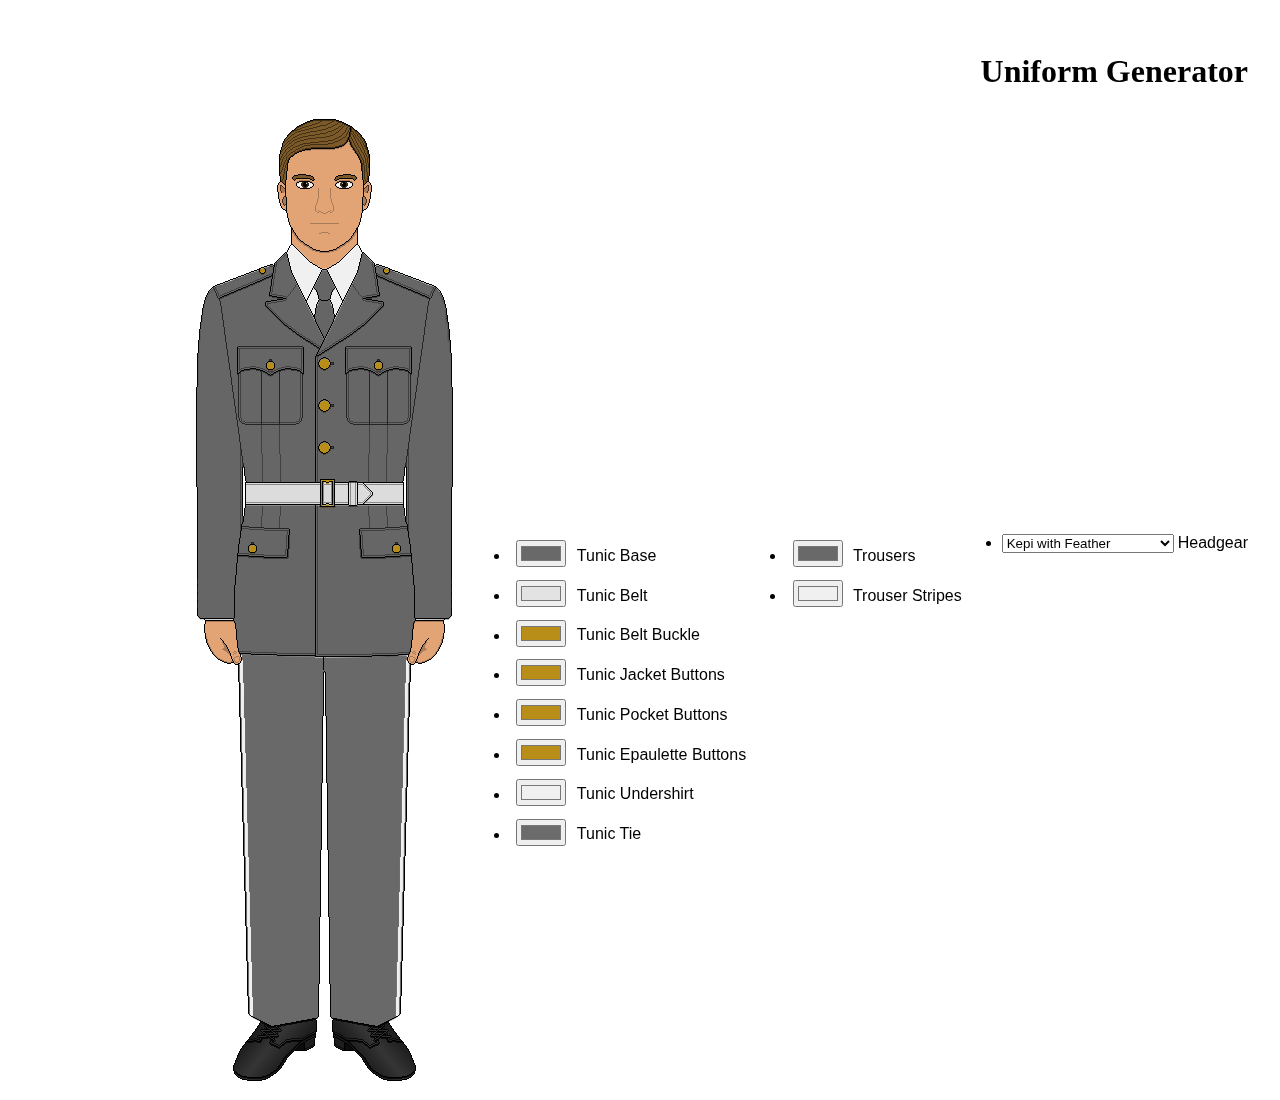
==== public/UniformGenerator/index.html @ a65ba2b7 "sausage rolls" ====
<!DOCTYPE html>
<html lang="en-gb">

<head>
    <title>Uniform Generator</title>

    <link rel="stylesheet" href="https://stackpath.bootstrapcdn.com/bootstrap/4.5.0/css/bootstrap.min.css"
        integrity="sha384-9aIt2nRpC12Uk9gS9baDl411NQApFmC26EwAOH8WgZl5MYYxFfc+NcPb1dKGj7Sk" crossorigin="anonymous">
    <link href="main.css" type="text/css" rel="stylesheet" />
</head>

<body>
    <div>

        <div id="model-container">

            <img id="image-headgear" class="item-headgear" src="img/blank.png" style="z-index: 999;">
            <img id="element-headgear-slot" class="item-headgear" src="img/blank.png" style="z-index: 999;">

            <object type="image/svg+xml" data="img/tops/Type1/tunic_buckle.svg" class="product-svg"
                id="element-tunic-buckle" style="z-index: 100;"></object>
            <object type="image/svg+xml" data="img/tops/Type1/tunic_belt.svg" class="product-svg"
                id="element-tunic-belt" style="z-index: 99;"></object>
            <object type="image/svg+xml" data="img/tops/Type1/tunic_epaulettebuttons.svg" class="product-svg"
                id="element-tunic-epaulettebuttons" style="z-index: 90;"></object>
            <object type="image/svg+xml" data="img/tops/Type1/tunic_jacketbuttons.svg" class="product-svg"
                id="element-tunic-jacketbuttons" style="z-index: 90;"></object>
            <object type="image/svg+xml" data="img/tops/Type1/tunic_pocketbuttons.svg" class="product-svg"
                id="element-tunic-pocketbuttons" style="z-index: 90;"></object>
            <object type="image/svg+xml" data="img/tops/Type1/tunic_tie.svg" class="product-svg" id="element-tunic-tie"
                style="z-index: 81;"></object>
            <object type="image/svg+xml" data="img/tops/Type1/tunic_undershirt.svg" class="product-svg"
                id="element-tunic-undershirt" style="z-index: 80;"></object>
            <object type="image/svg+xml" data="img/tops/Type1/tunic_base.svg" class="product-svg"
                id="element-tunic-base" style="z-index: 10;"></object>

            <object type="image/svg+xml" data="img/trousers/Type1/trousers_stripes.svg" class="product-svg"
                id="element-trousers-stripes" style="z-index: 9;"></object>
            <object type="image/svg+xml" data="img/trousers/Type1/trousers_base.svg" class="product-svg"
                id="element-trousers-base" style="z-index: 8;"></object>

            <img class="background-image" src="img/test_base.png" alt="">
        </div>

        <div class="notes">
            <h1>Uniform Generator</h1>
        </div>

        <div class="options">
            <ul>
                <li>
                    <input type="color" id="colour-tunic-base" name="colour-tunic-base" value="#000">
                    <label for="colour-tunic-base">Tunic Base</label>
                </li>
                <li>
                    <input type="color" id="colour-tunic-belt" name="colour-tunic-belt" value="#000">
                    <label for="colour-tunic-belt">Tunic Belt</label>
                </li>
                <li>
                    <input type="color" id="colour-tunic-buckle" name="colour-tunic-buckle" value="#000">
                    <label for="colour-tunic-buckle">Tunic Belt Buckle</label>
                </li>
                <li>
                    <input type="color" id="colour-tunic-jacketbuttons" name="colour-tunic-jacketbuttons" value="#000">
                    <label for="colour-tunic-jacketbuttons">Tunic Jacket Buttons</label>
                </li>
                <li>
                    <input type="color" id="colour-tunic-pocketbuttons" name="colour-tunic-pocketbuttons" value="#000">
                    <label for="colour-tunic-pocketbuttons">Tunic Pocket Buttons</label>
                </li>
                <li>
                    <input type="color" id="colour-tunic-epaulettebuttons" name="colour-tunic-epaulettebuttons"
                        value="#000">
                    <label for="colour-tunic-epaulettebuttons">Tunic Epaulette Buttons</label>
                </li>
                <li>
                    <input type="color" id="colour-tunic-undershirt" name="colour-tunic-undershirt" value="#000">
                    <label for="colour-tunic-undershirt">Tunic Undershirt</label>
                </li>
                <li>
                    <input type="color" id="colour-tunic-tie" name="colour-tunic-tie" value="#000">
                    <label for="colour-tunic-tie">Tunic Tie</label>
                </li>
            </ul>
            <ul>
                <li>
                    <input type="color" id="colour-trousers-base" name="colour-trousers-base" value="#000">
                    <label for="colour-trousers-base">Trousers</label>
                </li>
                <li>
                    <input type="color" id="colour-trousers-stripes" name="colour-trousers-stripes" value="#000">
                    <label for="colour-trousers-stripes">Trouser Stripes</label>
                </li>
            </ul>
            <ul>
                <li>
                    <select id="select-headgear" name="select-headgear">
                        <option value="none" default>Kepi with Feather</option>
                        <option value="none" default>Pith Helmet</option>
                        <option value="none" default>Visor / Saddle / Crestless</option>
                        <option value="none" default>Visor / Saddle / Crested</option>
                    </select>
                    <label for="select-headgear">Headgear</label>
                </li>


                <!--<li>
                    <input type="color" id="colour-headgear-base" name="colour-headgear-base" value="#000">
                    <label for="colour-headgear-base">Headgear Base</label>
                </li>
                <li>
                    <input type="color" id="colour-headgear-accent" name="colour-headgear-accent" value="#000">
                    <label for="colour-headgear-accent">Headgear Band/Accent</label>
                </li>
                <li>
                    <input type="color" id="colour-headgear-braid" name="colour-headgear-braid" value="#000">
                    <label for="colour-headgear-braid">Headgear Braid</label>
                </li>
                <li>
                    <input type="color" id="colour-headgear-lining" name="colour-headgear-lining" value="#000">
                    <label for="colour-headgear-lining">Headgear Visor/Lining</label>
                </li>-->
            </ul>
        </div>

    </div>

    <script src="https://code.jquery.com/jquery-3.5.1.min.js" integrity="sha384-DfXdz2htPH0lsSSs5nCTpuj/zy4C+OGpamoFVy38MVBnE+IbbVYUew+OrCXaRkfj" crossorigin="anonymous"></script>
    <script src="https://cdn.jsdelivr.net/npm/popper.js@1.16.0/dist/umd/popper.min.js" integrity="sha384-Q6E9RHvbIyZFJoft+2mJbHaEWldlvI9IOYy5n3zV9zzTtmI3UksdQRVvoxMfooAo" crossorigin="anonymous"></script>
    <script src="https://stackpath.bootstrapcdn.com/bootstrap/4.5.0/js/bootstrap.min.js" integrity="sha384-OgVRvuATP1z7JjHLkuOU7Xw704+h835Lr+6QL9UvYjZE3Ipu6Tp75j7Bh/kR0JKI" crossorigin="anonymous"></script>

    <script src="js/UniformGenny.js"></script>
    <script src="js/UniformLoader.js"></script>

    <script>
        window.onload = function () {
            //UniformLoader();
            UniformGenerator();
        }
    </script>
</body>

</html>
---- public/UniformGenerator/main.css ----
body,
html {
  margin: 0;
  padding: 0;
  height: 100%;
  width: 100%;
}

*,
*:before,
*:after {
  box-sizing: border-box;
}

#model-container {
  height: 1100px;
  width: 650px;

}

.product-svg {
  position: absolute;
  height: 1100px;
  width: 650px;
  /*z-index: 5;*/
  background-size: 100%;
  background-repeat: no-repeat;
  background-position: 50%;
  mix-blend-mode: multiply;
}

.item-headgear {
  position: absolute;
  height: 1100px;
  width: 650px;
  z-index: 999;
}

.background-image {
  position: absolute;
  top: 0;
  left: 0;
  width: 650px;
  height: 1100px;
  z-index: 1;
}

.options {
  display: flex;
  position: fixed;
  bottom: 2em;
  right: 2em;
  z-index: 3;
}

.notes {
  display: flex;
  position: fixed;
  top: 2em;
  right: 2em;
  z-index: 3;
}

.color {
  height: 36px;
  width: 36px;
  margin-left: 0.5em;
  border-radius: 18px;
  box-shadow: 0px 4px 10px rgba(0,0,0,0.3);
  border: 2px solid #aaa;
  cursor: pointer;
}


p,
label {
    font: 1rem 'Fira Sans', sans-serif;
}

input {
    margin: .4rem;
}
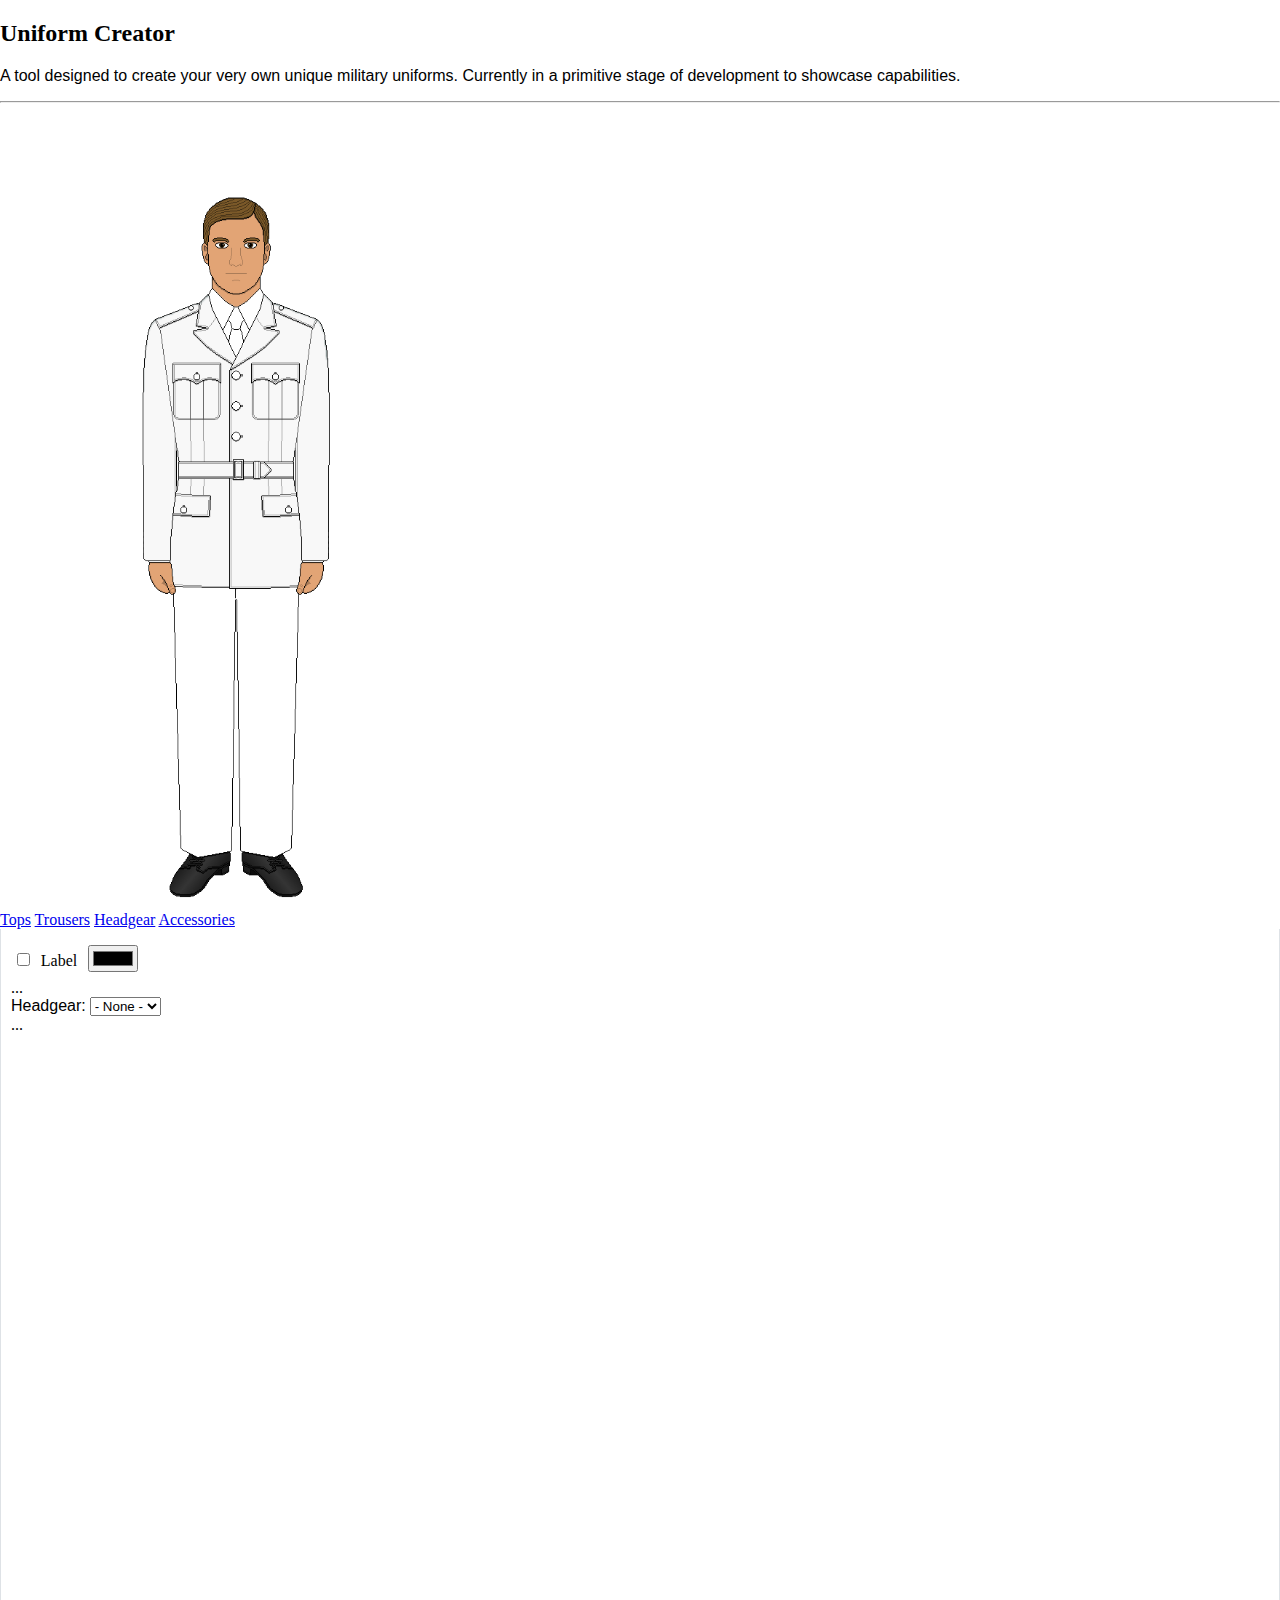
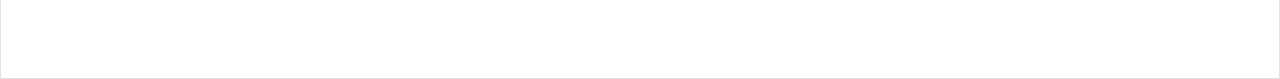
==== commit 2837fabc: "Setup first dynamically loaded item (visor)" ====
--- a/public/UniformGenerator/index.html
+++ b/public/UniformGenerator/index.html
@@ -10,12 +10,87 @@
 </head>
 
 <body>
-    <div>
+
+    <div class="container-fluid">
+        <div class="row">
+            <div class="col">
+                <h2>Uniform Creator</h2>
+                <p>A tool designed to create your very own unique military uniforms. Currently in a primitive stage of
+                    development to showcase capabilities.</p>
+            </div>
+        </div>
+        <hr>
+        <div class="row">
+            <!-- Model container col -->
+            <div class="col">
+                <div id="model-container">
+                    <div id="elements-container">
+
+                        <!-- Test Tunic Base -->
+                        <!--<object type="image/svg+xml" data="img/tops/Type1/tunic_base.svg" class="product-svg"
+                            id="element-tunic-base" style="z-index: 10;"></object>-->
+                    </div>
+
+                    <img class="background-image" src="img/test_base.png" alt="">
+                </div>
+            </div>
+
+            <!-- Options interface col -->
+            <div class="col">
+                <nav>
+                    <div class="nav nav-tabs" id="category-nav" role="tablist">
+                        <a class="nav-item nav-link active" id="nav-element-tops-tab" data-toggle="tab"
+                            href="#nav-element-tops" role="tab" aria-controls="nav-element-tops"
+                            aria-selected="true">Tops</a>
+                        <a class="nav-item nav-link" id="nav-element-trousers-tab" data-toggle="tab"
+                            href="#nav-element-trousers" role="tab" aria-controls="nav-element-trousers"
+                            aria-selected="false">Trousers</a>
+                        <a class="nav-item nav-link" id="nav-element-Headgear-tab" data-toggle="tab"
+                            href="#nav-element-Headgear" role="tab" aria-controls="nav-element-Headgear"
+                            aria-selected="false">Headgear</a>
+                        <a class="nav-item nav-link" id="nav-element-accessories-tab" data-toggle="tab"
+                            href="#nav-element-accessories" role="tab" aria-controls="nav-element-accessories"
+                            aria-selected="false">Accessories</a>
+                    </div>
+                </nav>
+                <div class="tab-content" id="category-nav-content">
+                    <div class="tab-pane fade show active" id="nav-element-tops" role="tabpanel"
+                        aria-labelledby="nav-element-tops-tab">
+                        
+                        <input type="checkbox"> Label <input type="color">
+
+                    </div>
+                    <div class="tab-pane fade" id="nav-element-trousers" role="tabpanel"
+                        aria-labelledby="nav-element-trousers-tab">
+                        ...
+                    </div>
+                    <div class="tab-pane fade" id="nav-element-Headgear" role="tabpanel"
+                        aria-labelledby="nav-element-Headgear-tab">
+
+                        <label for="Headgear-select">Headgear:</label>
+                        <select name="Headgear-select" id="Headgear-select">
+                            <option value="none" selected>- None -</option>
+                        </select>
+                        <div id="Headgear-options"></div>
+
+                    </div>
+                    <div class="tab-pane fade" id="nav-element-accessories" role="tabpanel"
+                        aria-labelledby="nav-element-accessories-tab">
+                        ...
+                    </div>
+                </div>
+            </div>
+        </div>
+
+    </div>
+
+    <!--<div>
+
 
         <div id="model-container">
 
-            <img id="image-headgear" class="item-headgear" src="img/blank.png" style="z-index: 999;">
-            <img id="element-headgear-slot" class="item-headgear" src="img/blank.png" style="z-index: 999;">
+            <img id="image-Headgear" class="item-Headgear" src="img/blank.png" style="z-index: 999;">
+            <img id="element-Headgear-slot" class="item-Headgear" src="img/blank.png" style="z-index: 999;">
 
             <object type="image/svg+xml" data="img/tops/Type1/tunic_buckle.svg" class="product-svg"
                 id="element-tunic-buckle" style="z-index: 100;"></object>
@@ -94,48 +169,55 @@
             </ul>
             <ul>
                 <li>
-                    <select id="select-headgear" name="select-headgear">
+                    <select id="select-Headgear" name="select-Headgear">
                         <option value="none" default>Kepi with Feather</option>
                         <option value="none" default>Pith Helmet</option>
                         <option value="none" default>Visor / Saddle / Crestless</option>
                         <option value="none" default>Visor / Saddle / Crested</option>
                     </select>
-                    <label for="select-headgear">Headgear</label>
-                </li>
-
-
-                <!--<li>
-                    <input type="color" id="colour-headgear-base" name="colour-headgear-base" value="#000">
-                    <label for="colour-headgear-base">Headgear Base</label>
-                </li>
-                <li>
-                    <input type="color" id="colour-headgear-accent" name="colour-headgear-accent" value="#000">
-                    <label for="colour-headgear-accent">Headgear Band/Accent</label>
-                </li>
-                <li>
-                    <input type="color" id="colour-headgear-braid" name="colour-headgear-braid" value="#000">
-                    <label for="colour-headgear-braid">Headgear Braid</label>
-                </li>
-                <li>
-                    <input type="color" id="colour-headgear-lining" name="colour-headgear-lining" value="#000">
-                    <label for="colour-headgear-lining">Headgear Visor/Lining</label>
-                </li>-->
+                    <label for="select-Headgear">Headgear</label>
+                </li>
+
+
+                <li>
+                    <input type="color" id="colour-Headgear-base" name="colour-Headgear-base" value="#000">
+                    <label for="colour-Headgear-base">Headgear Base</label>
+                </li>
+                <li>
+                    <input type="color" id="colour-Headgear-accent" name="colour-Headgear-accent" value="#000">
+                    <label for="colour-Headgear-accent">Headgear Band/Accent</label>
+                </li>
+                <li>
+                    <input type="color" id="colour-Headgear-braid" name="colour-Headgear-braid" value="#000">
+                    <label for="colour-Headgear-braid">Headgear Braid</label>
+                </li>
+                <li>
+                    <input type="color" id="colour-Headgear-lining" name="colour-Headgear-lining" value="#000">
+                    <label for="colour-Headgear-lining">Headgear Visor/Lining</label>
+                </li>
             </ul>
         </div>
 
-    </div>
-
-    <script src="https://code.jquery.com/jquery-3.5.1.min.js" integrity="sha384-DfXdz2htPH0lsSSs5nCTpuj/zy4C+OGpamoFVy38MVBnE+IbbVYUew+OrCXaRkfj" crossorigin="anonymous"></script>
-    <script src="https://cdn.jsdelivr.net/npm/popper.js@1.16.0/dist/umd/popper.min.js" integrity="sha384-Q6E9RHvbIyZFJoft+2mJbHaEWldlvI9IOYy5n3zV9zzTtmI3UksdQRVvoxMfooAo" crossorigin="anonymous"></script>
-    <script src="https://stackpath.bootstrapcdn.com/bootstrap/4.5.0/js/bootstrap.min.js" integrity="sha384-OgVRvuATP1z7JjHLkuOU7Xw704+h835Lr+6QL9UvYjZE3Ipu6Tp75j7Bh/kR0JKI" crossorigin="anonymous"></script>
-
-    <script src="js/UniformGenny.js"></script>
-    <script src="js/UniformLoader.js"></script>
+    </div>-->
+
+    <script src="https://code.jquery.com/jquery-3.5.1.min.js"
+        integrity="sha256-9/aliU8dGd2tb6OSsuzixeV4y/faTqgFtohetphbbj0=" crossorigin="anonymous"></script>
+    <script src="https://cdn.jsdelivr.net/npm/popper.js@1.16.0/dist/umd/popper.min.js"
+        integrity="sha384-Q6E9RHvbIyZFJoft+2mJbHaEWldlvI9IOYy5n3zV9zzTtmI3UksdQRVvoxMfooAo"
+        crossorigin="anonymous"></script>
+    <script src="https://stackpath.bootstrapcdn.com/bootstrap/4.5.0/js/bootstrap.min.js"
+        integrity="sha384-OgVRvuATP1z7JjHLkuOU7Xw704+h835Lr+6QL9UvYjZE3Ipu6Tp75j7Bh/kR0JKI"
+        crossorigin="anonymous"></script>
+
+    <!--<script src="js/UniformGenny.js"></script>
+    <script src="js/UniformLoader.js"></script>-->
+
+    <script src="js/ElementLoader.js"></script>
 
     <script>
         window.onload = function () {
-            //UniformLoader();
-            UniformGenerator();
+            // Loads the content from the various json files into memory
+            loadElements();
         }
     </script>
 </body>
--- a/public/UniformGenerator/main.css
+++ b/public/UniformGenerator/main.css
@@ -13,15 +13,15 @@
 }
 
 #model-container {
-  height: 1100px;
-  width: 650px;
+  height: 800px;
+  width: auto;
 
 }
 
-.product-svg {
+.element-svg {
   position: absolute;
-  height: 1100px;
-  width: 650px;
+  height: 800px;
+  width: auto;
   /*z-index: 5;*/
   background-size: 100%;
   background-repeat: no-repeat;
@@ -29,20 +29,26 @@
   mix-blend-mode: multiply;
 }
 
-.item-headgear {
+.item-Headgear {
   position: absolute;
-  height: 1100px;
-  width: 650px;
+  height: 800px;
+  width: auto;
   z-index: 999;
 }
 
 .background-image {
   position: absolute;
-  top: 0;
-  left: 0;
-  width: 650px;
-  height: 1100px;
+  /*top: 0;
+  left: 0;*/
+  height: 800px;
+  width: auto;
   z-index: 1;
+}
+
+.element-base-image {
+  position: absolute;
+  height: 800px;
+  width: auto;
 }
 
 .options {
@@ -79,4 +85,14 @@
 
 input {
     margin: .4rem;
+}
+
+#category-nav-content {
+  border-left: 1px solid #dee2e6;
+  border-right: 1px solid #dee2e6;
+  border-bottom: 1px solid #dee2e6;
+
+  height: 750px;
+  overflow: auto;
+  padding: 10px;
 }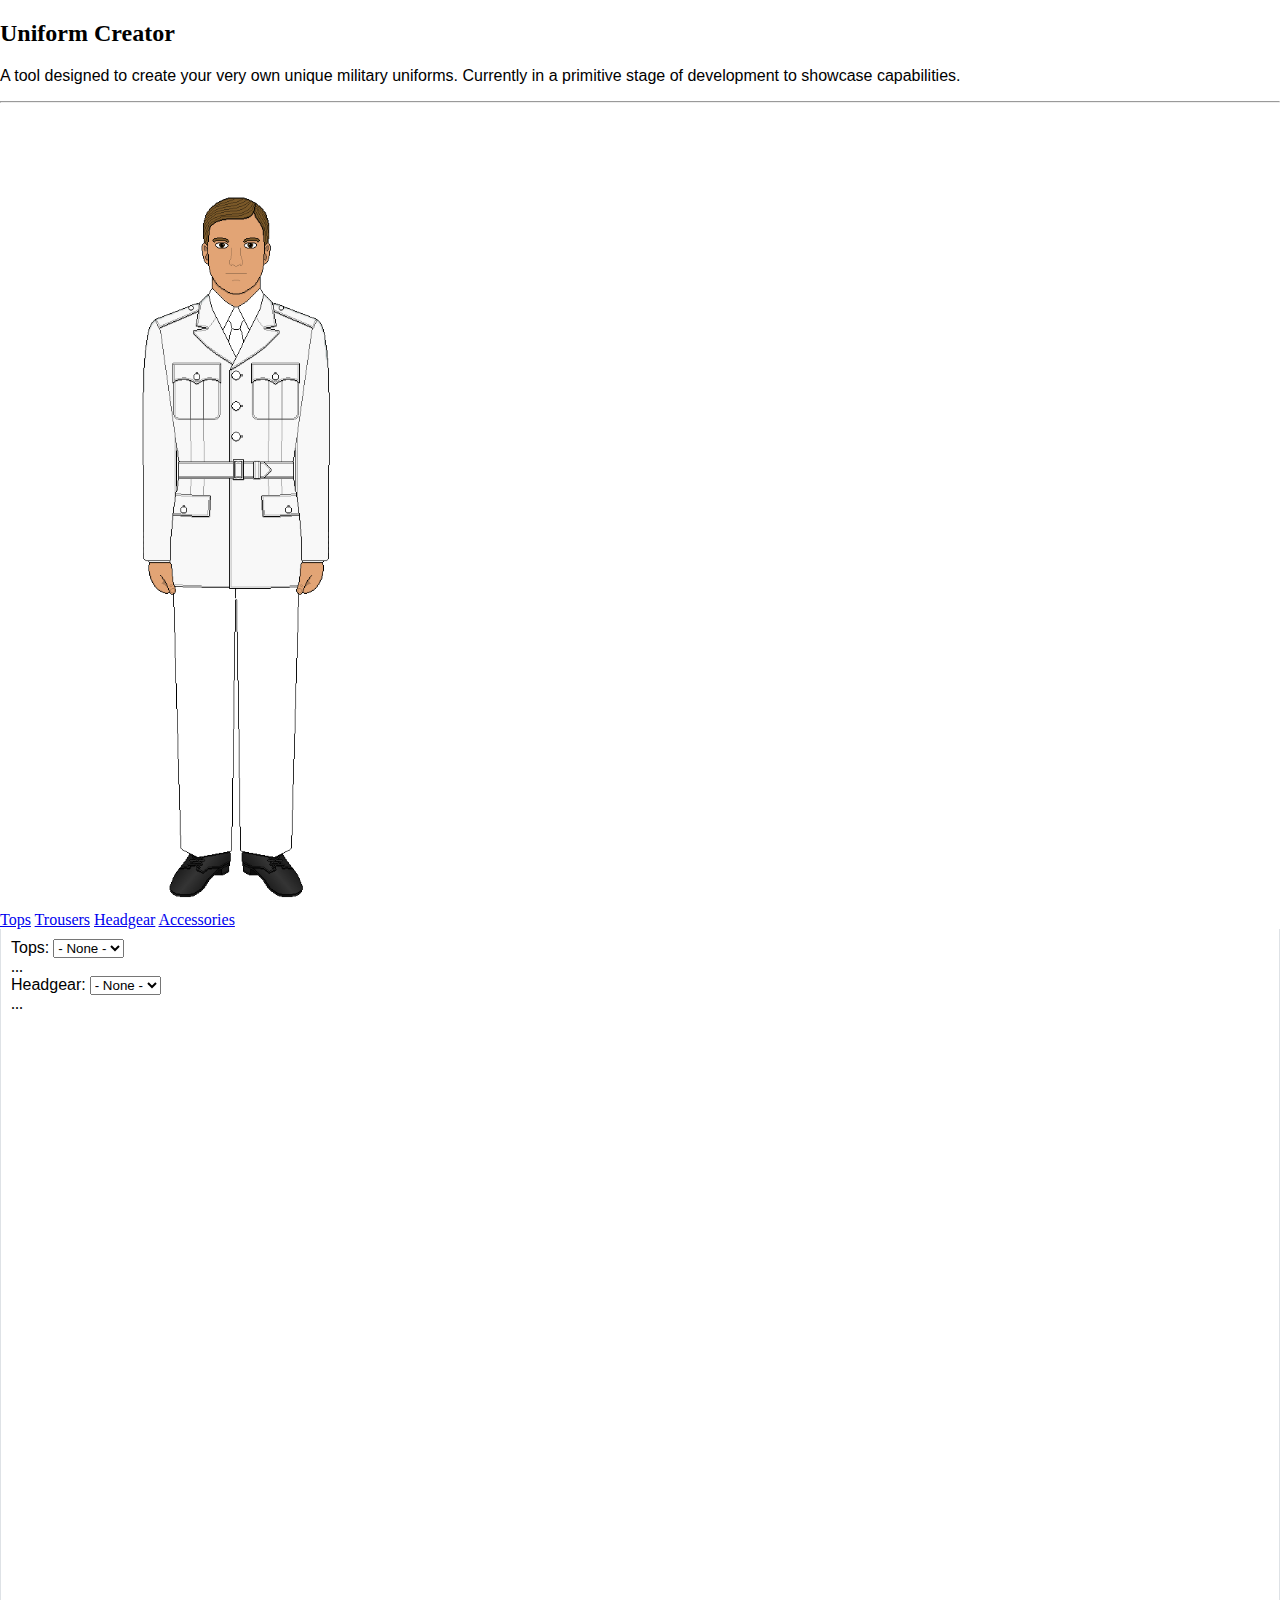
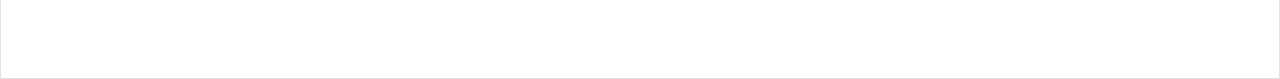
==== commit 8234bc76: "New format, hell yeah" ====
--- a/public/UniformGenerator/index.html
+++ b/public/UniformGenerator/index.html
@@ -20,7 +20,7 @@
             </div>
         </div>
         <hr>
-        <div class="row">
+        <div class="row" id="creator-contents">
             <!-- Model container col -->
             <div class="col">
                 <div id="model-container">
@@ -56,8 +56,12 @@
                 <div class="tab-content" id="category-nav-content">
                     <div class="tab-pane fade show active" id="nav-element-tops" role="tabpanel"
                         aria-labelledby="nav-element-tops-tab">
-                        
-                        <input type="checkbox"> Label <input type="color">
+
+                        <label for="Tops-select">Tops:</label>
+                        <select name="Tops-select" id="Tops-select" onfocus="this.oldvalue = this.value;">
+                            <option value="none" selected>- None -</option>
+                        </select>
+                        <div id="Tops-options"></div>
 
                     </div>
                     <div class="tab-pane fade" id="nav-element-trousers" role="tabpanel"
@@ -68,7 +72,7 @@
                         aria-labelledby="nav-element-Headgear-tab">
 
                         <label for="Headgear-select">Headgear:</label>
-                        <select name="Headgear-select" id="Headgear-select">
+                        <select name="Headgear-select" id="Headgear-select" onfocus="this.oldvalue = this.value;">
                             <option value="none" selected>- None -</option>
                         </select>
                         <div id="Headgear-options"></div>
@@ -84,122 +88,6 @@
 
     </div>
 
-    <!--<div>
-
-
-        <div id="model-container">
-
-            <img id="image-Headgear" class="item-Headgear" src="img/blank.png" style="z-index: 999;">
-            <img id="element-Headgear-slot" class="item-Headgear" src="img/blank.png" style="z-index: 999;">
-
-            <object type="image/svg+xml" data="img/tops/Type1/tunic_buckle.svg" class="product-svg"
-                id="element-tunic-buckle" style="z-index: 100;"></object>
-            <object type="image/svg+xml" data="img/tops/Type1/tunic_belt.svg" class="product-svg"
-                id="element-tunic-belt" style="z-index: 99;"></object>
-            <object type="image/svg+xml" data="img/tops/Type1/tunic_epaulettebuttons.svg" class="product-svg"
-                id="element-tunic-epaulettebuttons" style="z-index: 90;"></object>
-            <object type="image/svg+xml" data="img/tops/Type1/tunic_jacketbuttons.svg" class="product-svg"
-                id="element-tunic-jacketbuttons" style="z-index: 90;"></object>
-            <object type="image/svg+xml" data="img/tops/Type1/tunic_pocketbuttons.svg" class="product-svg"
-                id="element-tunic-pocketbuttons" style="z-index: 90;"></object>
-            <object type="image/svg+xml" data="img/tops/Type1/tunic_tie.svg" class="product-svg" id="element-tunic-tie"
-                style="z-index: 81;"></object>
-            <object type="image/svg+xml" data="img/tops/Type1/tunic_undershirt.svg" class="product-svg"
-                id="element-tunic-undershirt" style="z-index: 80;"></object>
-            <object type="image/svg+xml" data="img/tops/Type1/tunic_base.svg" class="product-svg"
-                id="element-tunic-base" style="z-index: 10;"></object>
-
-            <object type="image/svg+xml" data="img/trousers/Type1/trousers_stripes.svg" class="product-svg"
-                id="element-trousers-stripes" style="z-index: 9;"></object>
-            <object type="image/svg+xml" data="img/trousers/Type1/trousers_base.svg" class="product-svg"
-                id="element-trousers-base" style="z-index: 8;"></object>
-
-            <img class="background-image" src="img/test_base.png" alt="">
-        </div>
-
-        <div class="notes">
-            <h1>Uniform Generator</h1>
-        </div>
-
-        <div class="options">
-            <ul>
-                <li>
-                    <input type="color" id="colour-tunic-base" name="colour-tunic-base" value="#000">
-                    <label for="colour-tunic-base">Tunic Base</label>
-                </li>
-                <li>
-                    <input type="color" id="colour-tunic-belt" name="colour-tunic-belt" value="#000">
-                    <label for="colour-tunic-belt">Tunic Belt</label>
-                </li>
-                <li>
-                    <input type="color" id="colour-tunic-buckle" name="colour-tunic-buckle" value="#000">
-                    <label for="colour-tunic-buckle">Tunic Belt Buckle</label>
-                </li>
-                <li>
-                    <input type="color" id="colour-tunic-jacketbuttons" name="colour-tunic-jacketbuttons" value="#000">
-                    <label for="colour-tunic-jacketbuttons">Tunic Jacket Buttons</label>
-                </li>
-                <li>
-                    <input type="color" id="colour-tunic-pocketbuttons" name="colour-tunic-pocketbuttons" value="#000">
-                    <label for="colour-tunic-pocketbuttons">Tunic Pocket Buttons</label>
-                </li>
-                <li>
-                    <input type="color" id="colour-tunic-epaulettebuttons" name="colour-tunic-epaulettebuttons"
-                        value="#000">
-                    <label for="colour-tunic-epaulettebuttons">Tunic Epaulette Buttons</label>
-                </li>
-                <li>
-                    <input type="color" id="colour-tunic-undershirt" name="colour-tunic-undershirt" value="#000">
-                    <label for="colour-tunic-undershirt">Tunic Undershirt</label>
-                </li>
-                <li>
-                    <input type="color" id="colour-tunic-tie" name="colour-tunic-tie" value="#000">
-                    <label for="colour-tunic-tie">Tunic Tie</label>
-                </li>
-            </ul>
-            <ul>
-                <li>
-                    <input type="color" id="colour-trousers-base" name="colour-trousers-base" value="#000">
-                    <label for="colour-trousers-base">Trousers</label>
-                </li>
-                <li>
-                    <input type="color" id="colour-trousers-stripes" name="colour-trousers-stripes" value="#000">
-                    <label for="colour-trousers-stripes">Trouser Stripes</label>
-                </li>
-            </ul>
-            <ul>
-                <li>
-                    <select id="select-Headgear" name="select-Headgear">
-                        <option value="none" default>Kepi with Feather</option>
-                        <option value="none" default>Pith Helmet</option>
-                        <option value="none" default>Visor / Saddle / Crestless</option>
-                        <option value="none" default>Visor / Saddle / Crested</option>
-                    </select>
-                    <label for="select-Headgear">Headgear</label>
-                </li>
-
-
-                <li>
-                    <input type="color" id="colour-Headgear-base" name="colour-Headgear-base" value="#000">
-                    <label for="colour-Headgear-base">Headgear Base</label>
-                </li>
-                <li>
-                    <input type="color" id="colour-Headgear-accent" name="colour-Headgear-accent" value="#000">
-                    <label for="colour-Headgear-accent">Headgear Band/Accent</label>
-                </li>
-                <li>
-                    <input type="color" id="colour-Headgear-braid" name="colour-Headgear-braid" value="#000">
-                    <label for="colour-Headgear-braid">Headgear Braid</label>
-                </li>
-                <li>
-                    <input type="color" id="colour-Headgear-lining" name="colour-Headgear-lining" value="#000">
-                    <label for="colour-Headgear-lining">Headgear Visor/Lining</label>
-                </li>
-            </ul>
-        </div>
-
-    </div>-->
-
     <script src="https://code.jquery.com/jquery-3.5.1.min.js"
         integrity="sha256-9/aliU8dGd2tb6OSsuzixeV4y/faTqgFtohetphbbj0=" crossorigin="anonymous"></script>
     <script src="https://cdn.jsdelivr.net/npm/popper.js@1.16.0/dist/umd/popper.min.js"
@@ -209,15 +97,16 @@
         integrity="sha384-OgVRvuATP1z7JjHLkuOU7Xw704+h835Lr+6QL9UvYjZE3Ipu6Tp75j7Bh/kR0JKI"
         crossorigin="anonymous"></script>
 
-    <!--<script src="js/UniformGenny.js"></script>
-    <script src="js/UniformLoader.js"></script>-->
-
     <script src="js/ElementLoader.js"></script>
 
     <script>
         window.onload = function () {
             // Loads the content from the various json files into memory
             loadElements();
+
+            setTimeout(function() {
+                sortSelect(document.getElementById('Headgear-select'));
+            }, 300);
         }
     </script>
 </body>
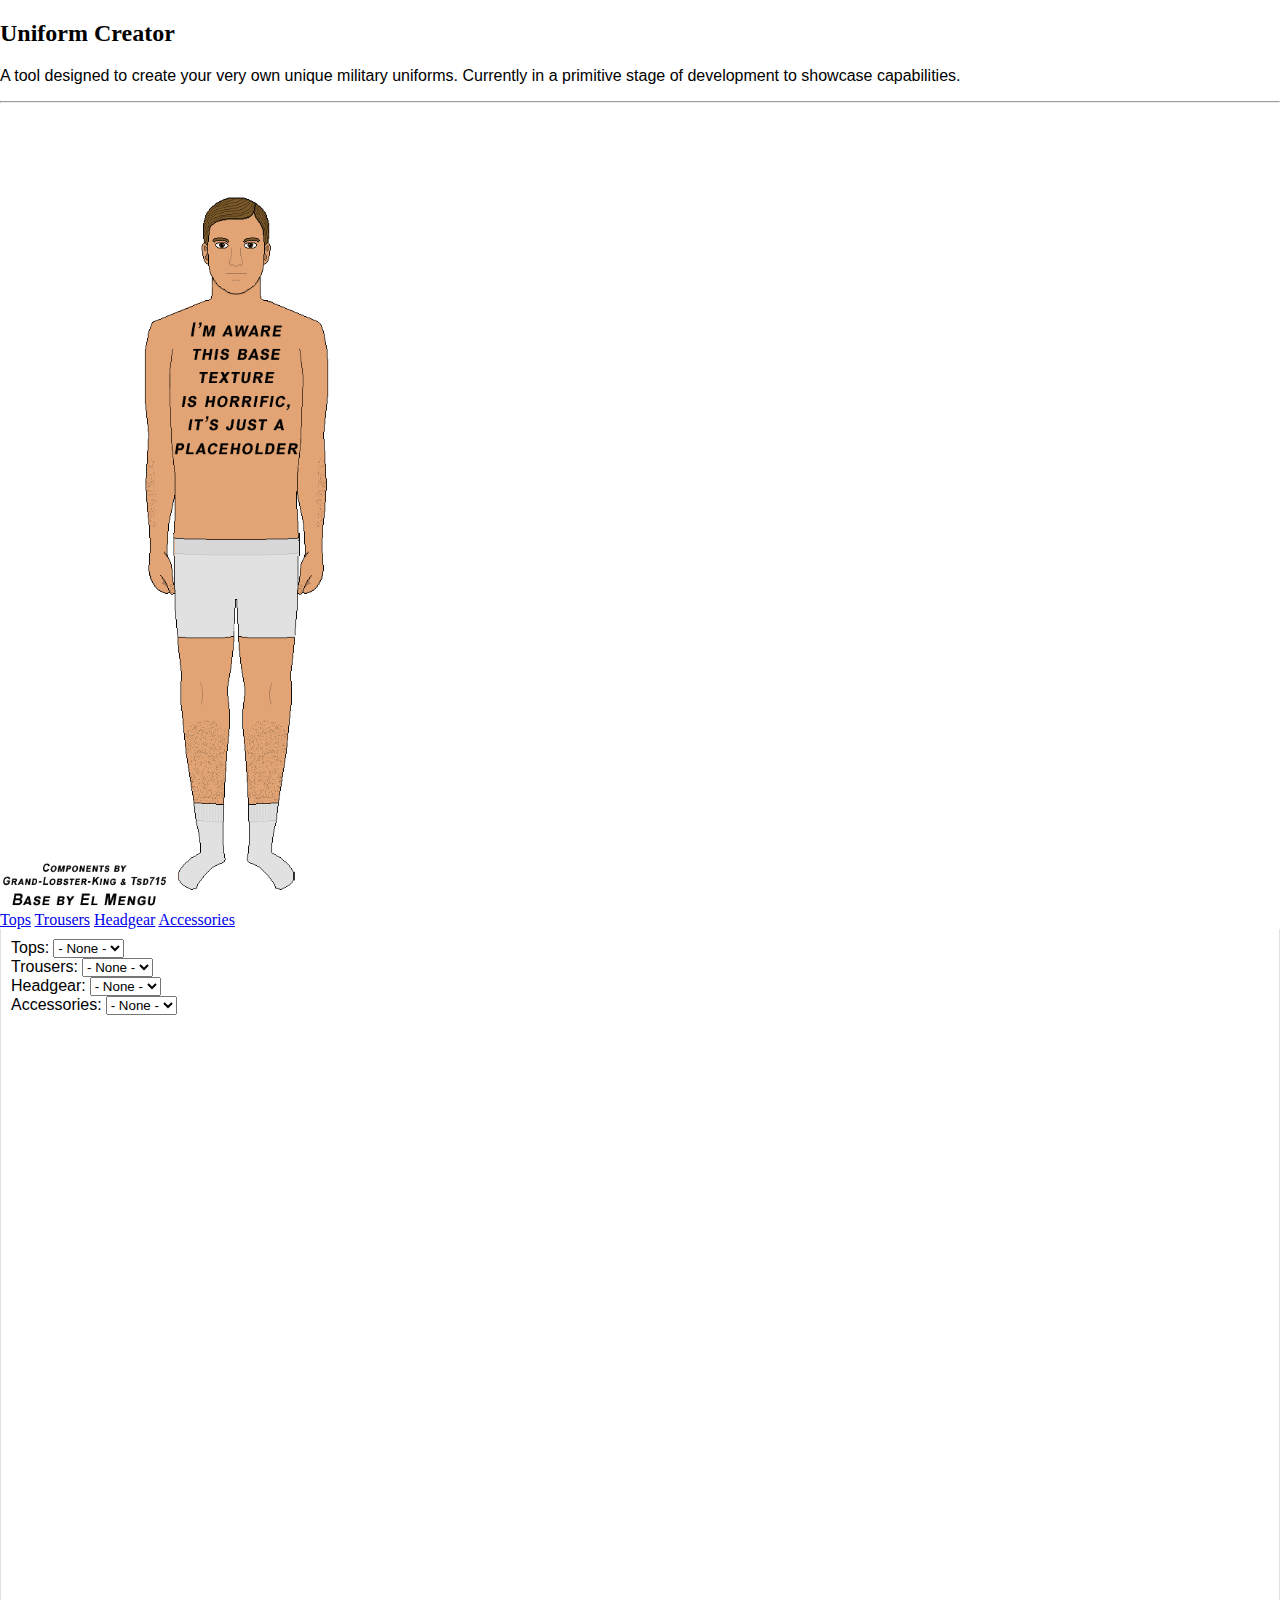
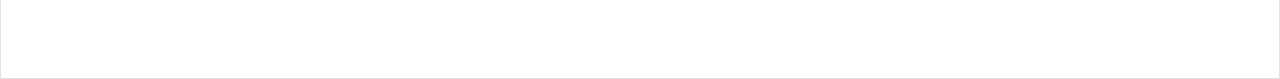
==== commit 62af8306: "Fixed the base & added first set of dress pants." ====
--- a/public/UniformGenerator/index.html
+++ b/public/UniformGenerator/index.html
@@ -31,7 +31,7 @@
                             id="element-tunic-base" style="z-index: 10;"></object>-->
                     </div>
 
-                    <img class="background-image" src="img/test_base.png" alt="">
+                    <img class="background-image" src="img/mannequin-base.png" alt="">
                 </div>
             </div>
 
@@ -66,7 +66,13 @@
                     </div>
                     <div class="tab-pane fade" id="nav-element-trousers" role="tabpanel"
                         aria-labelledby="nav-element-trousers-tab">
-                        ...
+                        
+                        <label for="Trousers-select">Trousers:</label>
+                        <select name="Trousers-select" id="Trousers-select" onfocus="this.oldvalue = this.value;">
+                            <option value="none" selected>- None -</option>
+                        </select>
+                        <div id="Trousers-options"></div>
+
                     </div>
                     <div class="tab-pane fade" id="nav-element-Headgear" role="tabpanel"
                         aria-labelledby="nav-element-Headgear-tab">
@@ -80,7 +86,13 @@
                     </div>
                     <div class="tab-pane fade" id="nav-element-accessories" role="tabpanel"
                         aria-labelledby="nav-element-accessories-tab">
-                        ...
+                        
+                        <label for="Accessories-select">Accessories:</label>
+                        <select name="Accessories-select" id="Accessories-select" onfocus="this.oldvalue = this.value;">
+                            <option value="none" selected>- None -</option>
+                        </select>
+                        <div id="Accessories-options"></div>
+
                     </div>
                 </div>
             </div>
@@ -105,7 +117,10 @@
             loadElements();
 
             setTimeout(function() {
+                sortSelect(document.getElementById('Tops-select'));
+                sortSelect(document.getElementById('Trousers-select'));
                 sortSelect(document.getElementById('Headgear-select'));
+                sortSelect(document.getElementById('Accessories-select'));
             }, 300);
         }
     </script>
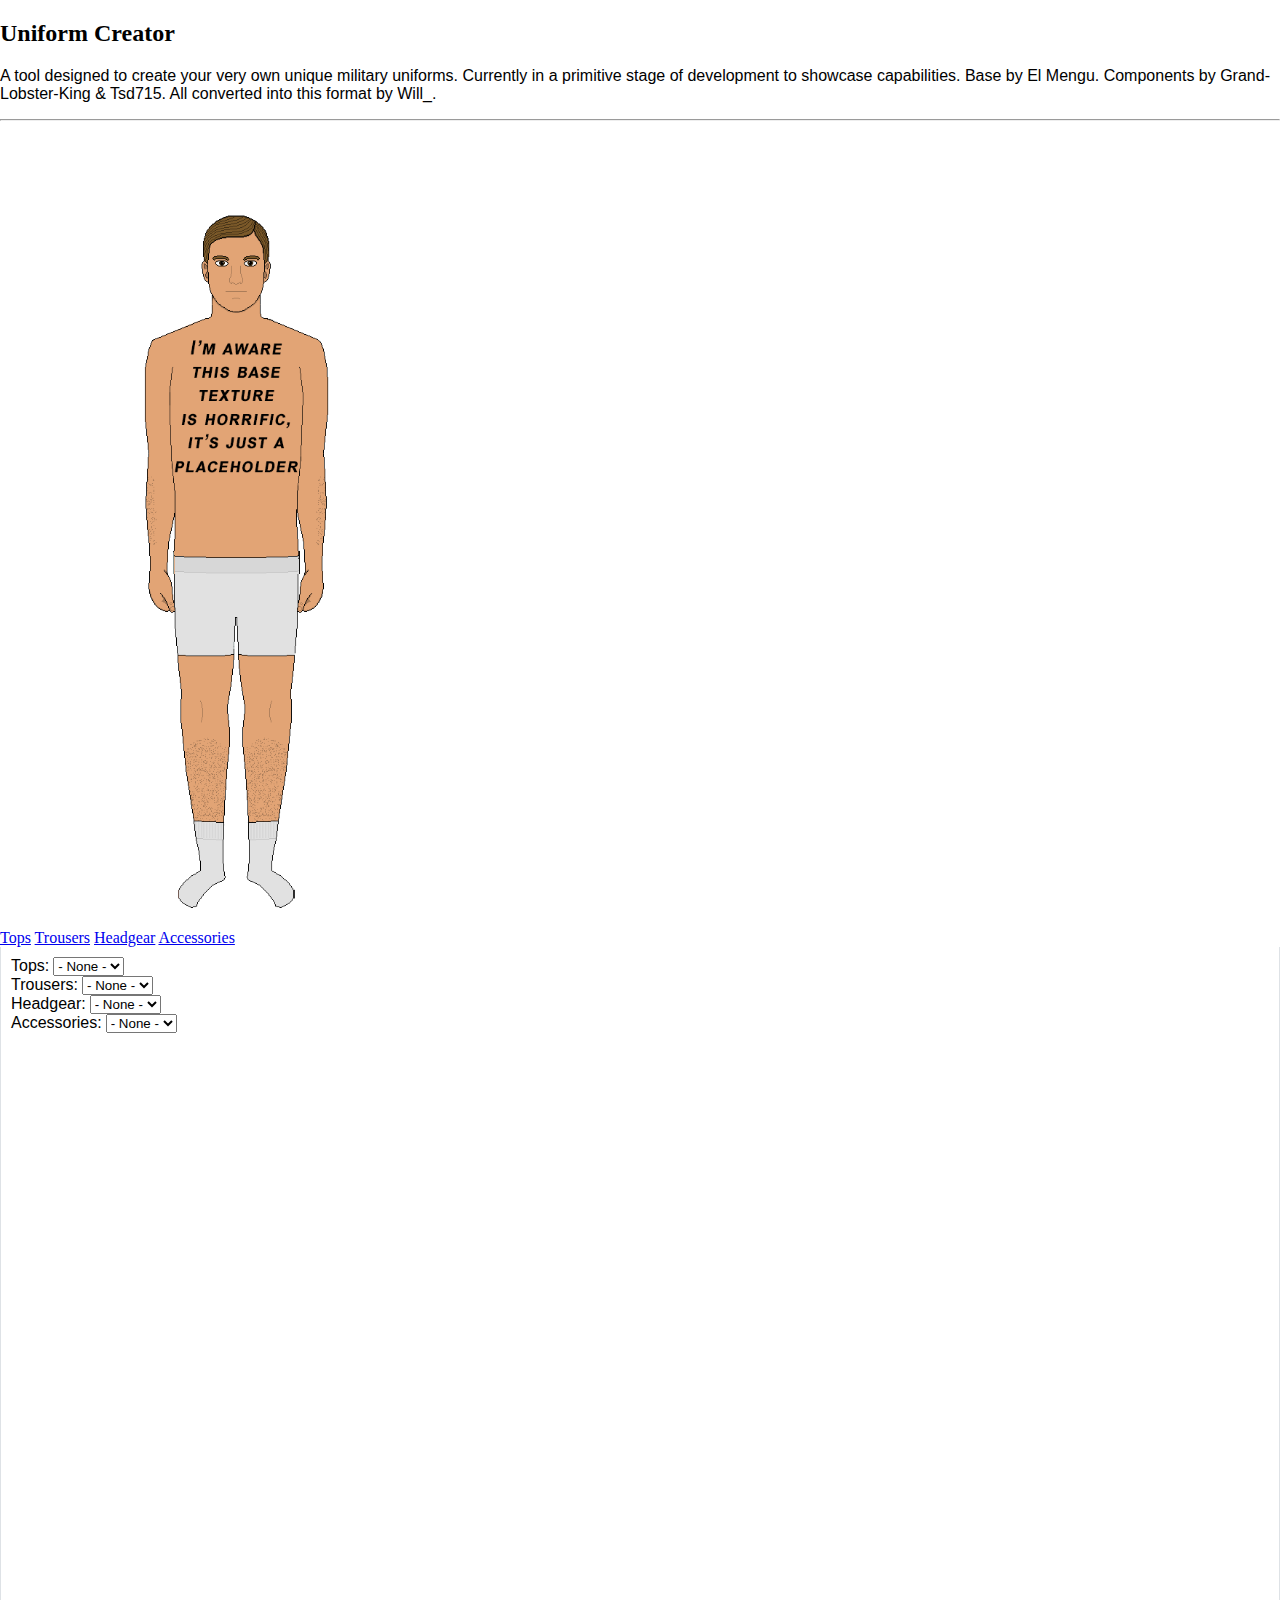
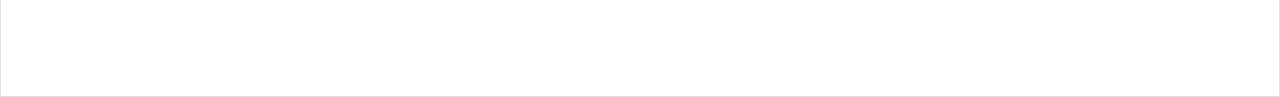
==== commit fe558efc: "Removed watermark in favour of text-reference" ====
--- a/public/UniformGenerator/index.html
+++ b/public/UniformGenerator/index.html
@@ -16,7 +16,7 @@
             <div class="col">
                 <h2>Uniform Creator</h2>
                 <p>A tool designed to create your very own unique military uniforms. Currently in a primitive stage of
-                    development to showcase capabilities.</p>
+                    development to showcase capabilities. Base by El Mengu. Components by Grand-Lobster-King & Tsd715. All converted into this format by Will_.</p>
             </div>
         </div>
         <hr>
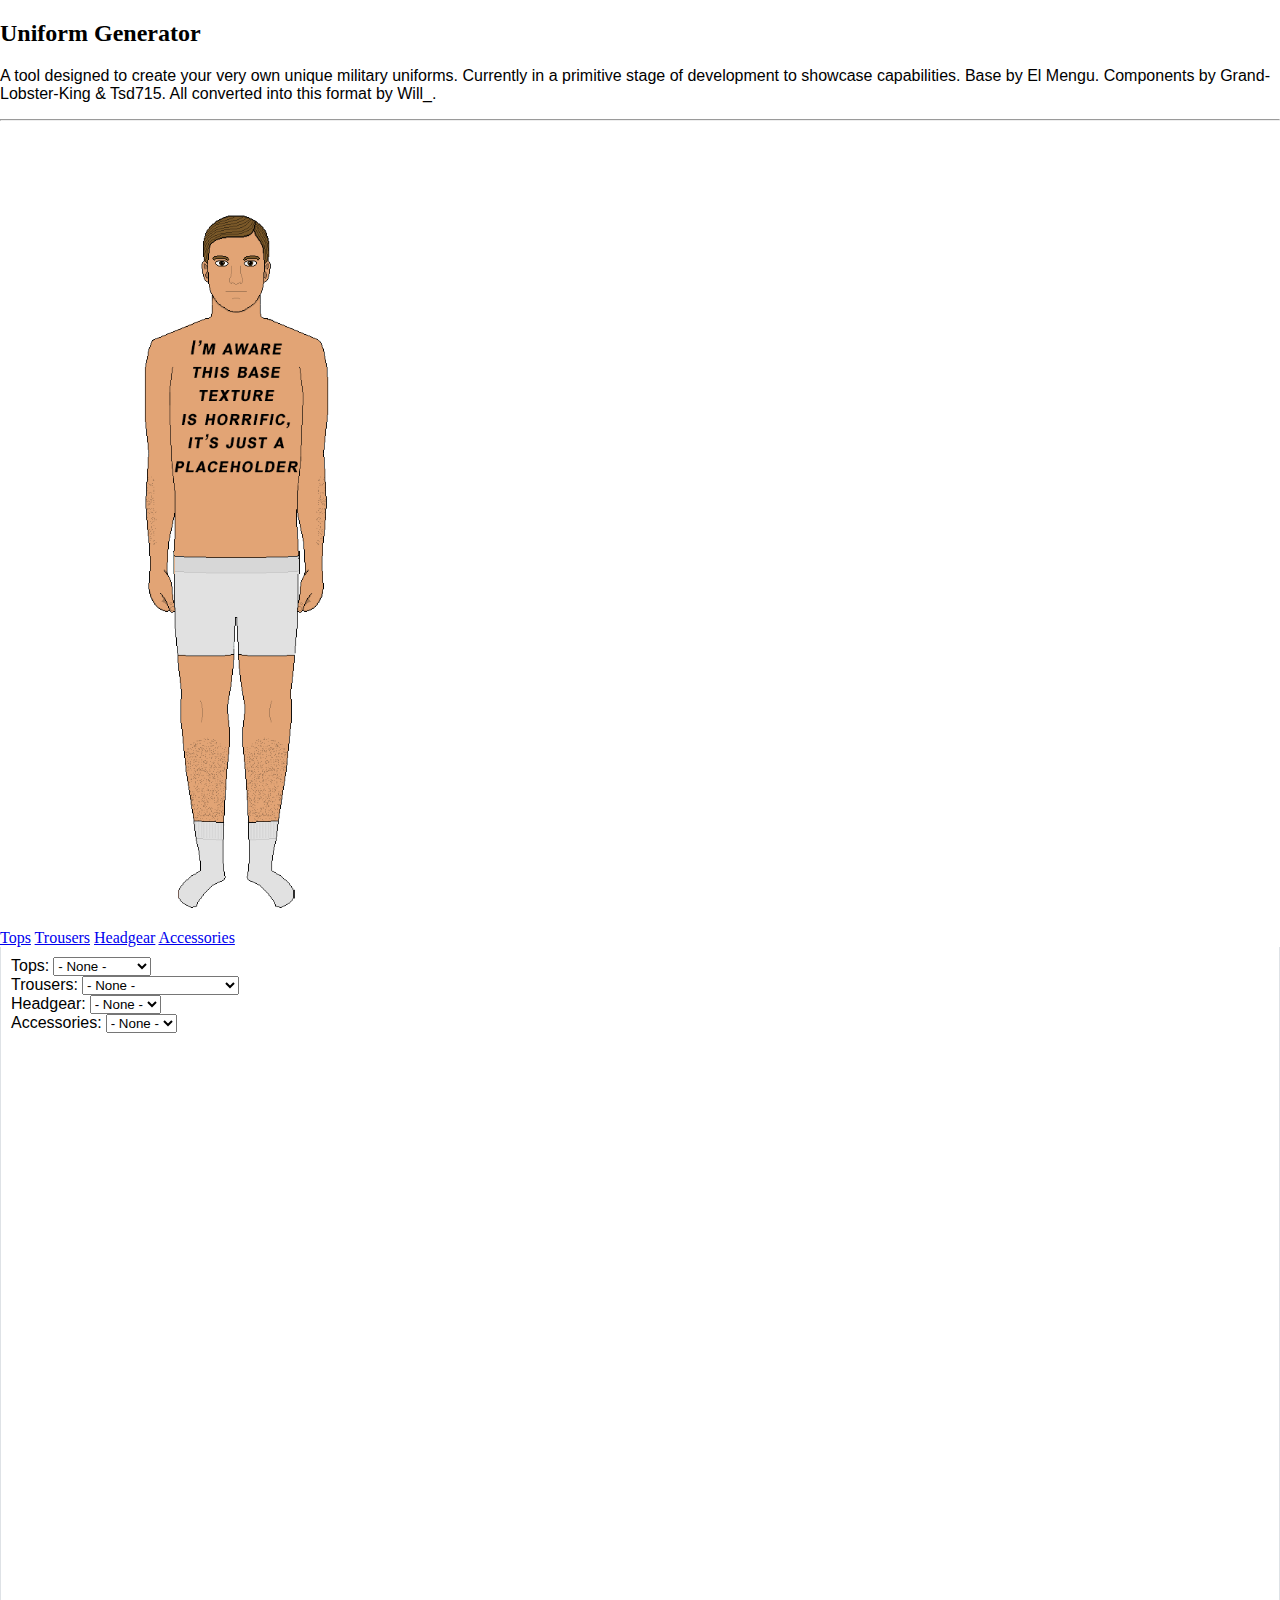
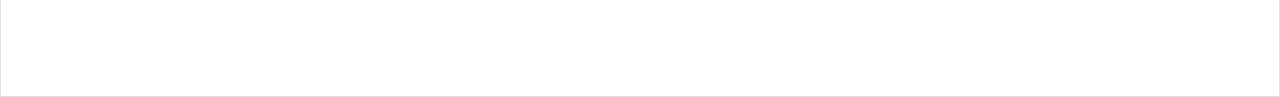
==== commit 48fbe734: "Broad hat and pickelpith" ====
--- a/public/UniformGenerator/index.html
+++ b/public/UniformGenerator/index.html
@@ -14,7 +14,7 @@
     <div class="container-fluid">
         <div class="row">
             <div class="col">
-                <h2>Uniform Creator</h2>
+                <h2>Uniform Generator</h2>
                 <p>A tool designed to create your very own unique military uniforms. Currently in a primitive stage of
                     development to showcase capabilities. Base by El Mengu. Components by Grand-Lobster-King & Tsd715. All converted into this format by Will_.</p>
             </div>
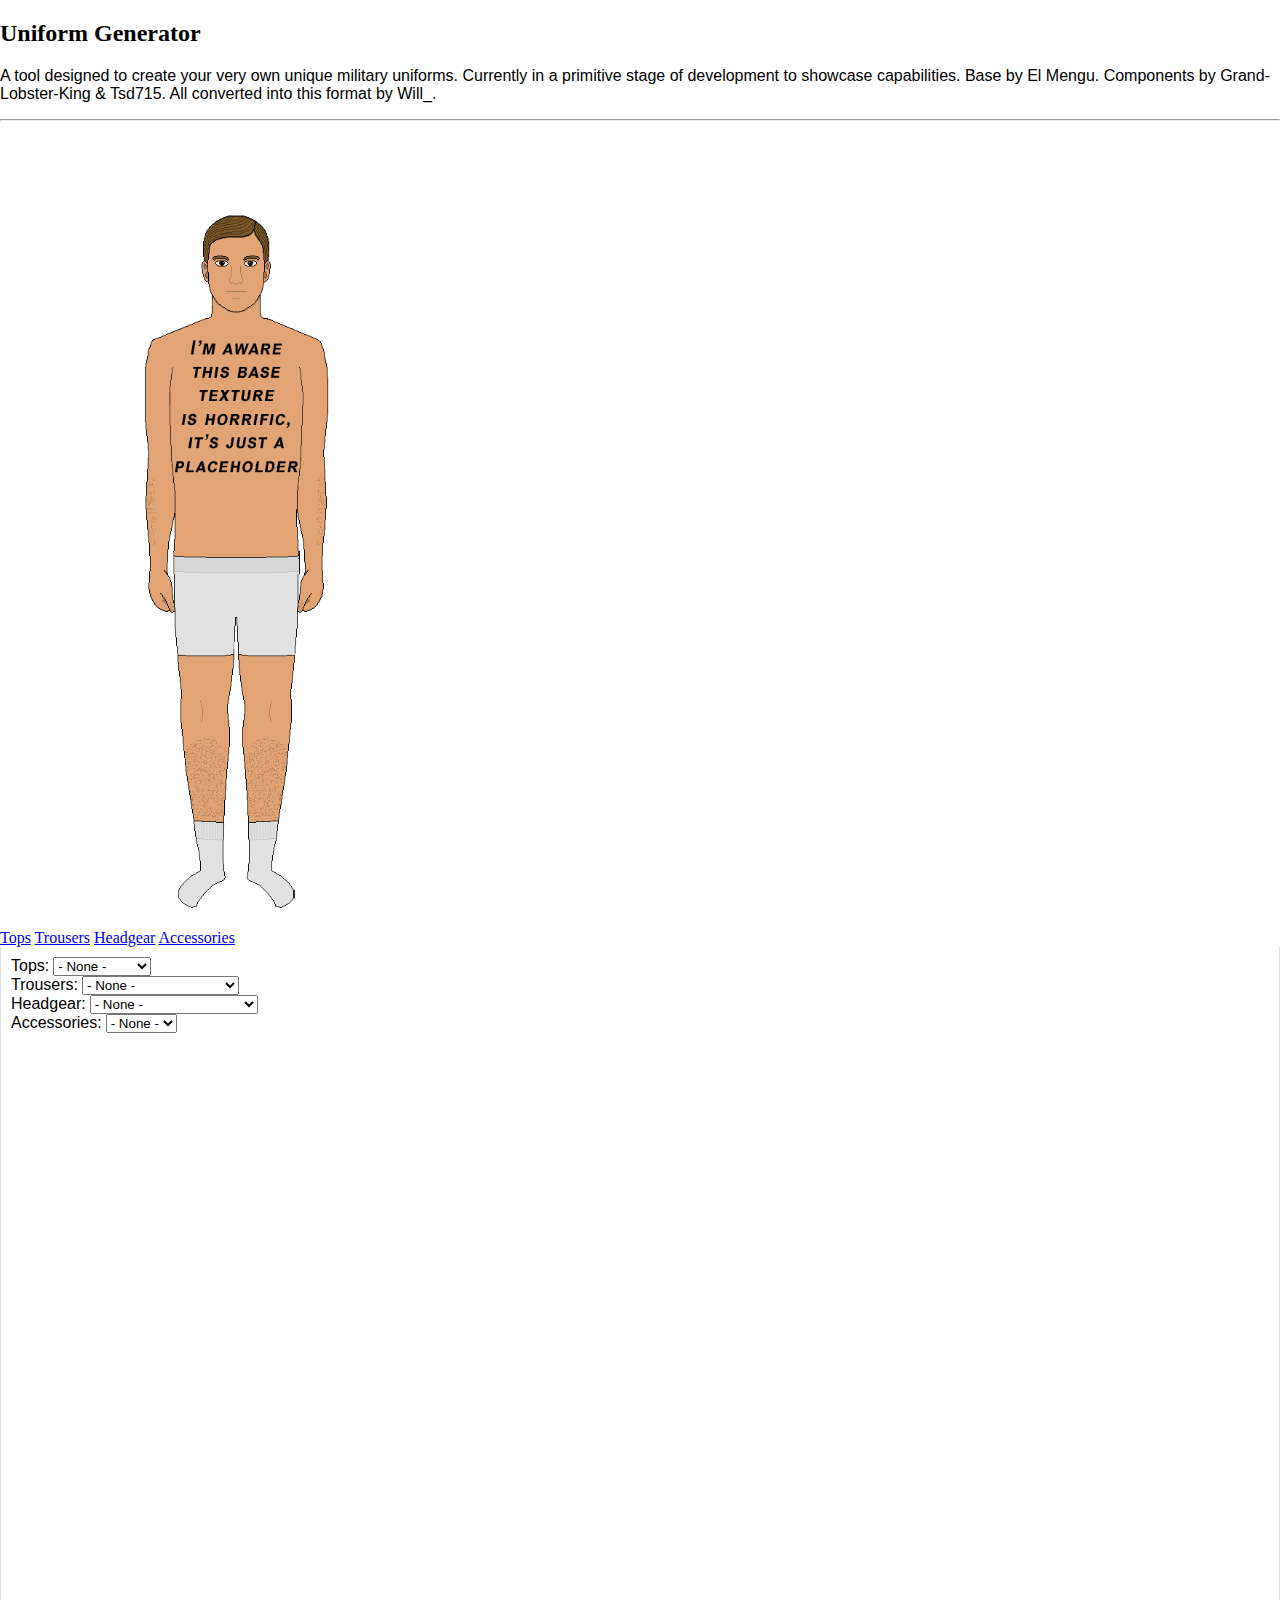
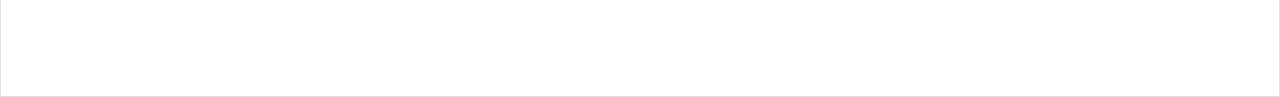
==== commit da034a12: "Someone shouldve thought about this" ====
--- a/public/UniformGenerator/index.html
+++ b/public/UniformGenerator/index.html
@@ -26,9 +26,9 @@
                 <div id="model-container">
                     <div id="elements-container">
 
-                        <!-- Test Tunic Base -->
-                        <!--<object type="image/svg+xml" data="img/tops/Type1/tunic_base.svg" class="product-svg"
-                            id="element-tunic-base" style="z-index: 10;"></object>-->
+                        <!-- Tops Mask -->
+                        <object type="image/svg+xml" data="img/tops/mask.svg" class="element-mask"
+                            id="Tops-mask" style="z-index: 500; display: none;"></object>
                     </div>
 
                     <img class="background-image" src="img/mannequin-base.png" alt="">
--- a/public/UniformGenerator/main.css
+++ b/public/UniformGenerator/main.css
@@ -27,6 +27,16 @@
   background-repeat: no-repeat;
   background-position: 50%;
   mix-blend-mode: multiply;
+}
+
+.element-mask {
+  position: absolute;
+  height: 800px;
+  width: auto;
+  /*z-index: 5;*/
+  background-size: 100%;
+  background-repeat: no-repeat;
+  background-position: 50%;
 }
 
 .item-Headgear {
